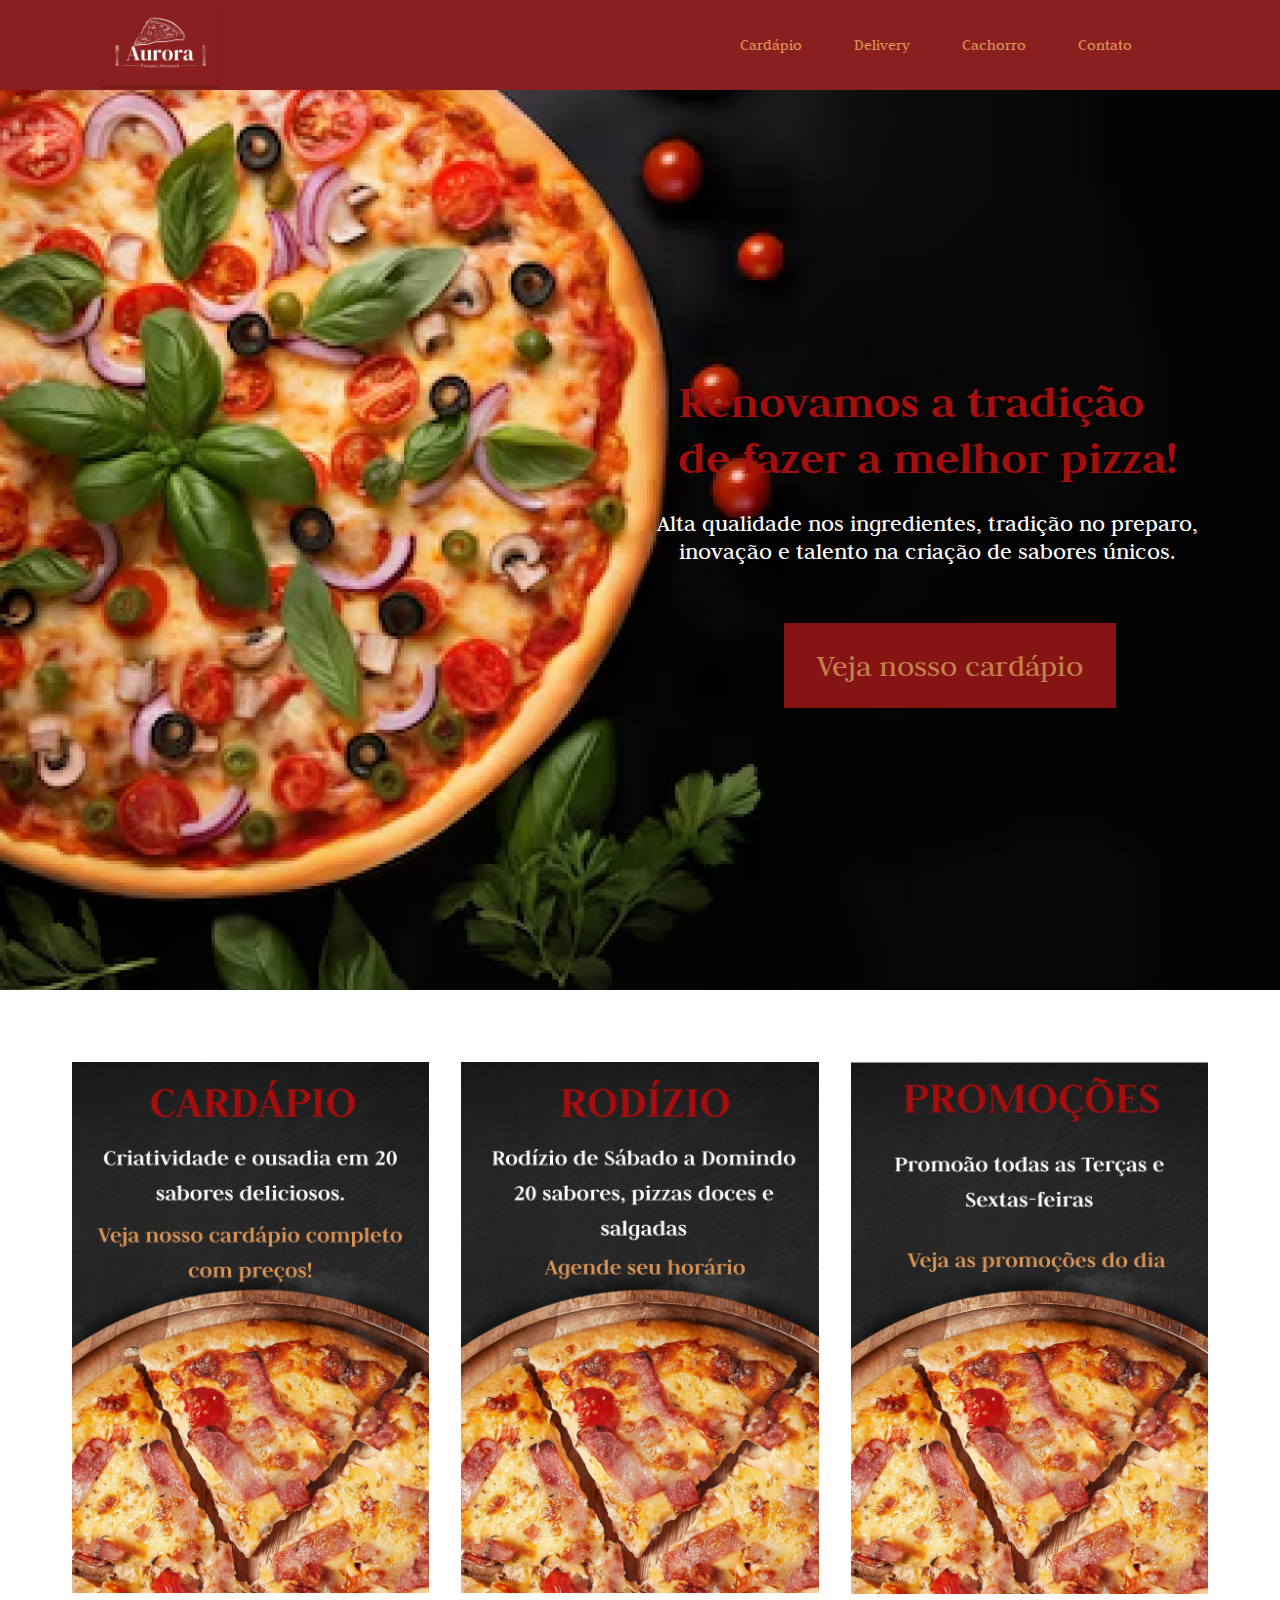
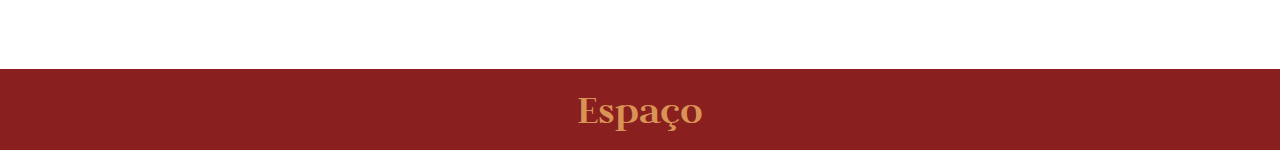
==== index.html @ 350a82cd "initial commit" ====
<!DOCTYPE html>
<html lang="pt-BR">
<head>
    <meta charset="UTF-8">
    <meta name="viewport" content="width=device-width, initial-scale=1.0">
    <title>Aurora</title>
    <link rel="stylesheet" href="style.css">
    <link rel="preconnect" href="https://fonts.googleapis.com">
    <link rel="preconnect" href="https://fonts.gstatic.com" crossorigin>
    <link href="https://fonts.googleapis.com/css2?family=Judson:ital,wght@0,400;0,700;1,400&display=swap" rel="stylesheet">
</head>
<body>
    <header>
        <div class="container">
            <img src="imgs/logo.png" alt="">
            <nav>
                <ul>
                    <li>
                        <a href="">
                            Cardápio
                        </a>
                    </li>
                    <li>
                        <a href="">
                            Delivery
                        </a>
                    </li>
                    <li>
                        <a href="">
                            Cachorro
                        </a>
                    </li>
                    <li>
                        <a href="">
                            Contato
                        </a>
                    </li>
                </ul>
            </nav>
        </div>
    </header>
    <section class="image-text-section">
        <div></div>
        <div class="image-text-section__text_container">
            <h2 class="title">
                Renovamos a tradição <br/>
                de fazer a melhor pizza!
            </h2>
            <p class="text">
                Alta qualidade nos ingredientes, tradição no preparo, inovação e talento na criação de sabores únicos.
            </p>
            <button type="submit" class="btn-hero">Veja nosso cardápio</button>
        </div>
    </section>
    <section class="available-devices">
        <ul class="available-devices__list image-text-section--image-full-width-grid">
            <li class="available-devices__list__item">
                <a href="#">
                    <img src="imgs/cardapio.png" alt="Anúncio Cardápio">
                </a>
            </li>
            <li class="available-devices__list__item">
                <a href="#">
                    <img src="imgs/rodizio.png" alt="Anúncio Cardápio">
                </a>
            </li>
            <li class="available-devices__list__item">
                <a href="#">
                    <img src="imgs/promocoes.png" alt="Anúncio Cardápio">
                </a>
            </li>
        </ul>
    </section>
    <div class="hspace">
        <h2>Espaço</h2>
    </div>
    <!-- Este projeto não possui fins lucrativos, tendo somente como objetivo o uso para estudos. -->
</body>
</html>
---- style.css ----
* {
    padding: 0;
    margin: 0;
    box-sizing: border-box;
}

body {
    font-family: judson;
}

/* header */
header {
    background-color: #8a1f1f;
}

header img {
    height: 90px;
    width: 120px;
}

header li {
    display: inline;
    list-style: none;
}

header li a {
    text-decoration: none;
    color: #D99455;
    margin-right: 48px;
}

/* container */
.container {
    margin: 0 100px;
    display: flex;
    justify-content: space-between;
    align-items: center;
}


/* Hero */
.image-text-section {
    display: grid;
    grid-template-columns: 1fr 1fr;
    align-items: center;
    background-image: url(./imgs/bg-hero.png);
    background-size: cover;
    height: 100vh;
    padding: 0 2vw;
}

.image-text-section__text_container h2 {
    margin-bottom: 24px;
}

.image-text-section__text_container {
    display: flex;
    flex-direction: column;
    justify-content: center;
    margin-right: 40px;
}

.title {
    display: flex;
    font-weight: bold;
    font-size: 48px;
    justify-content: center;
    color: #A70D0D;
    margin-bottom: 32px;
}

.text {
    display: flex;
    justify-content: center;
    text-align: center;
    font-weight: normal;
    font-size: 24px;
    margin-bottom: 58px;
    color: #fff;
}

.btn-hero {
    display: flex;
    justify-content: center;
    margin-left: 25%;
    padding: 24px 28px;
    background-color: #871414;
    color: #C1834A;
    font-family: judson;
    font-size: 32px;
    max-width: 332px;
    border: none;
    cursor: pointer;
}

/* grid */
.available-devices {
    padding: 5.6vw;
}

.available-devices__list {
    display: grid;
    gap: 32px;
    grid-template-columns: repeat(3, 1fr);
}

.available-devices__list__item {
    list-style: none;
}

.available-devices__list__item img {
    max-width: 100%;
}


/* space header */
.hspace {
    background-color: #8A1F1F;
    color: #D99455;
    text-align: center;
    padding: 24px;
}

.hspace h2 {
    font-size: 42px;
}

.hspace {
    display: block;
    padding: 16px;
    width: 100%;
}
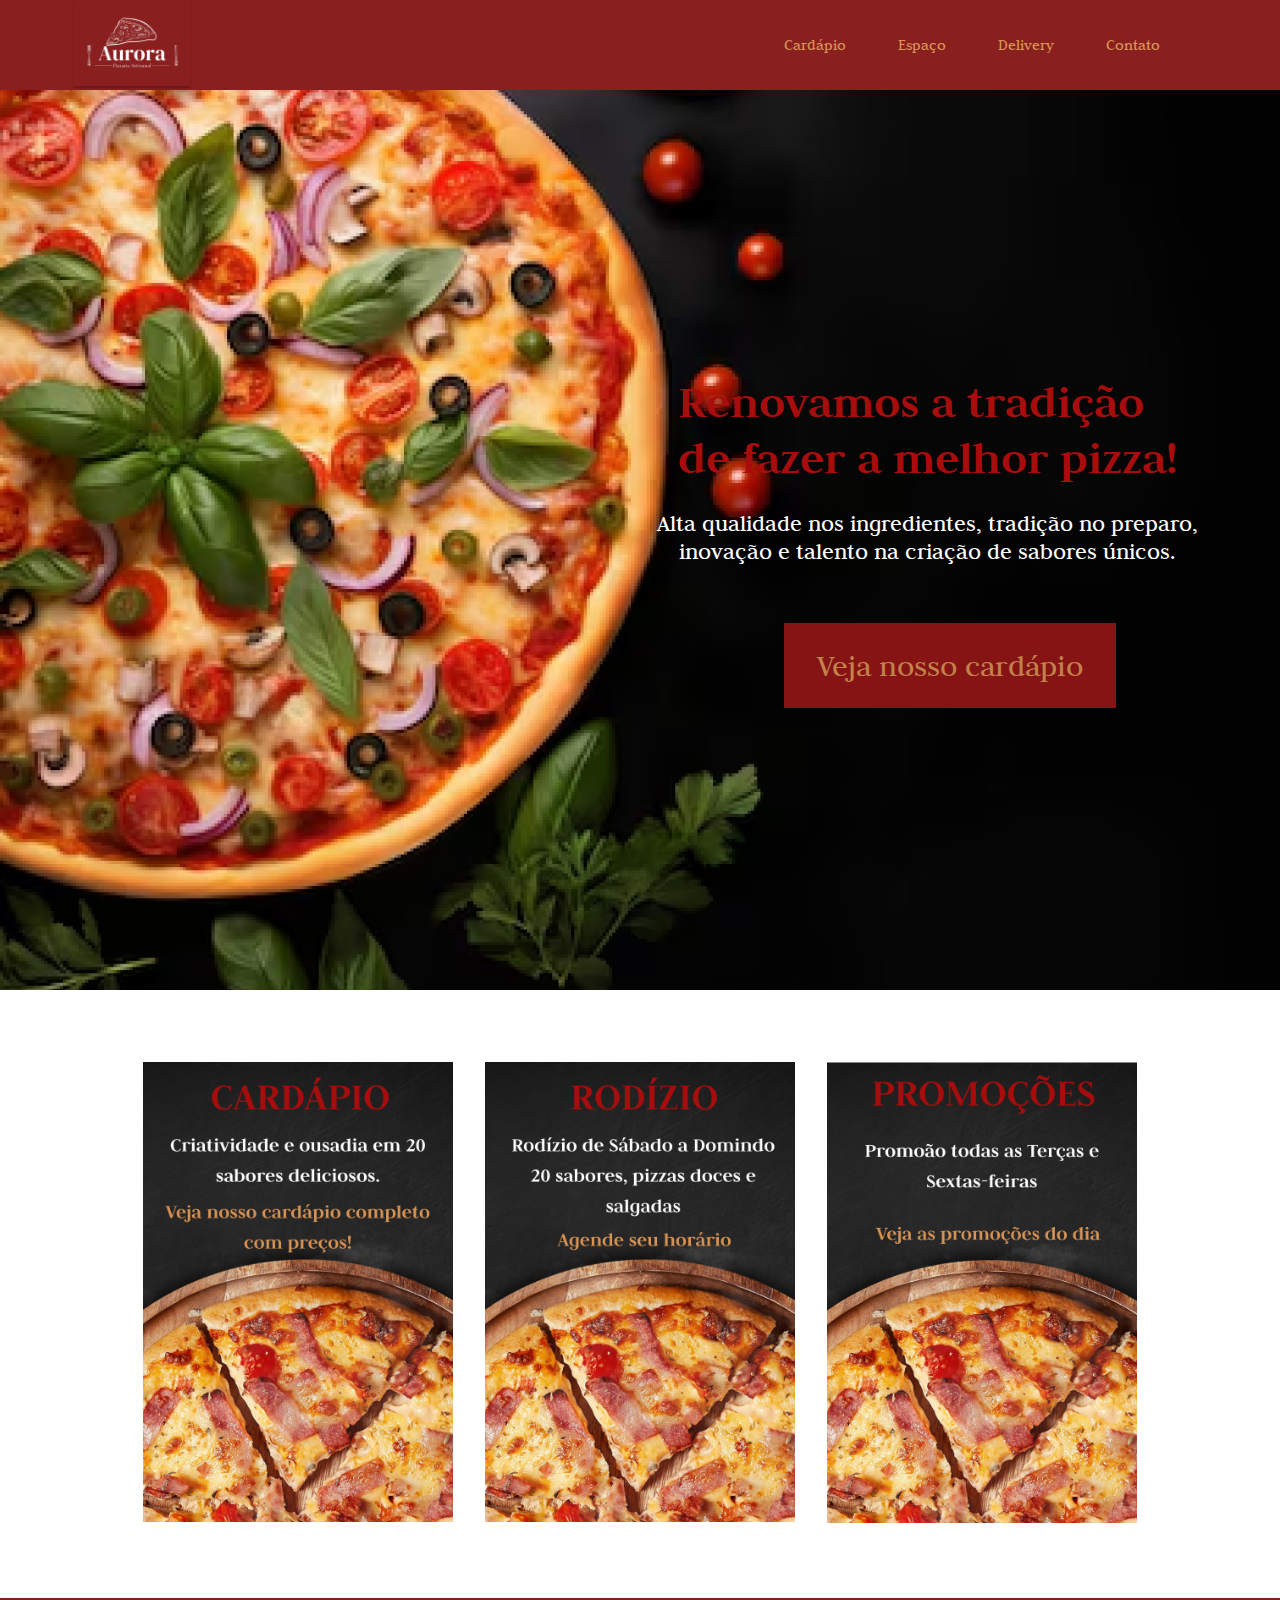
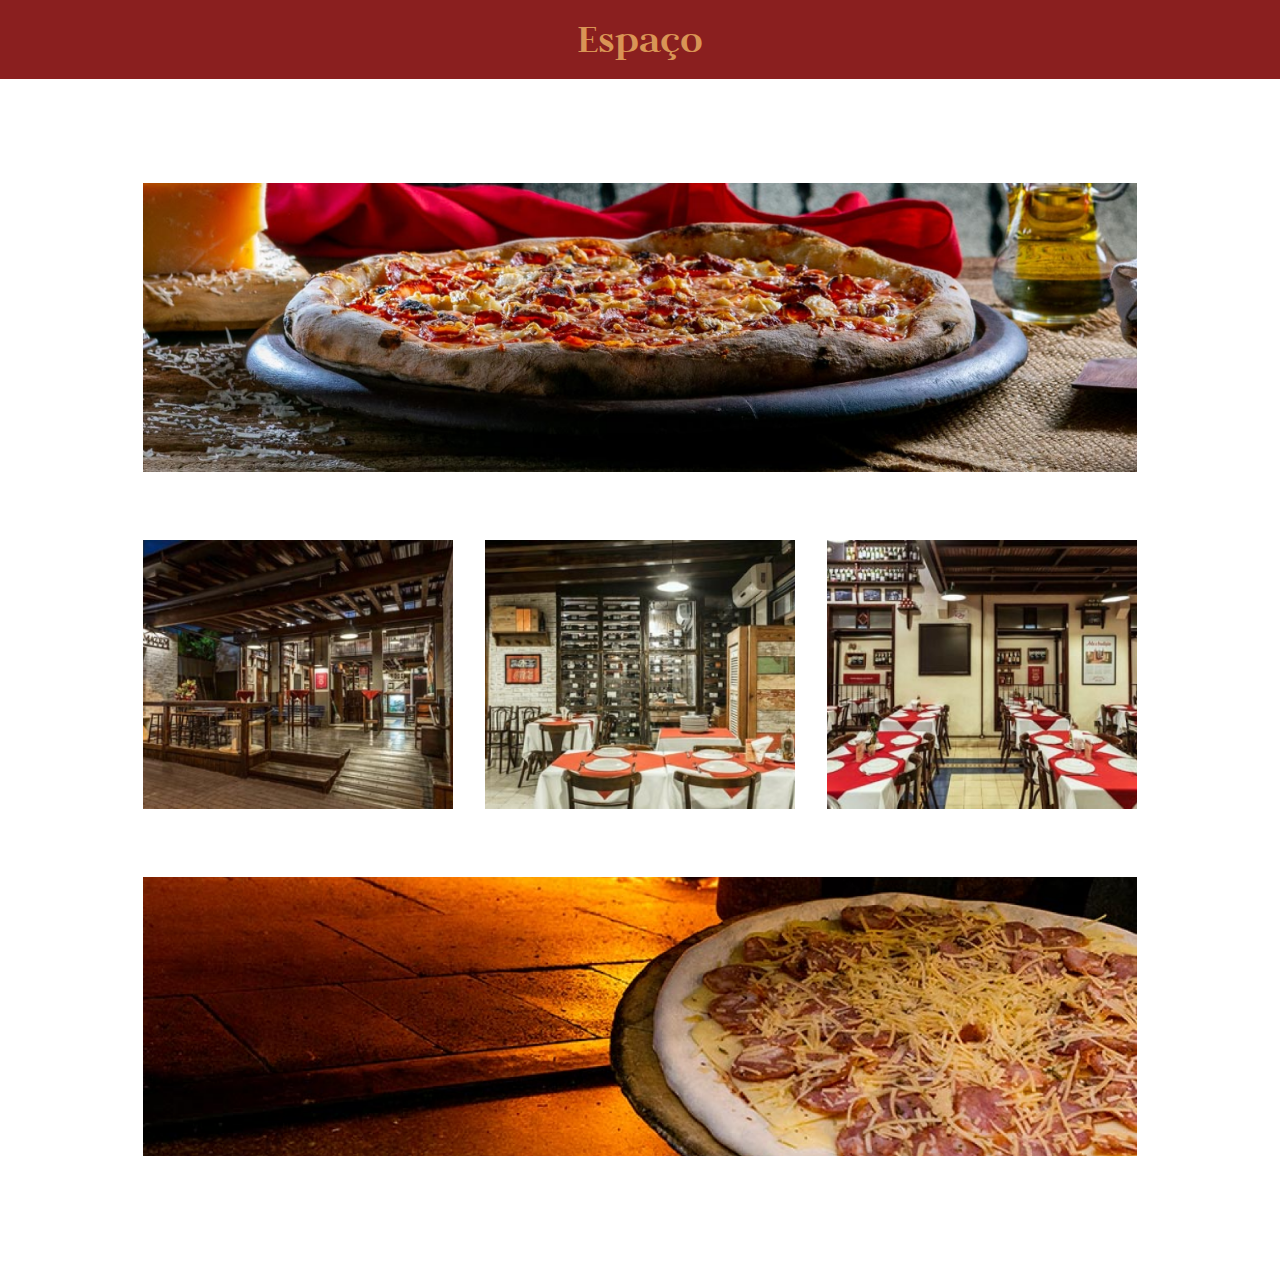
==== commit 38db5ce7: "space section" ====
--- a/index.html
+++ b/index.html
@@ -12,26 +12,26 @@
 <body>
     <header>
         <div class="container">
-            <img src="imgs/logo.png" alt="">
+            <img src="imgs/logo.png" alt="Pizzaria Aurora">
             <nav>
                 <ul>
                     <li>
-                        <a href="">
+                        <a href="#card">
                             Cardápio
                         </a>
                     </li>
                     <li>
-                        <a href="">
+                        <a href="#spc">
+                            Espaço
+                        </a>
+                    </li>
+                    <li>
+                        <a href="#">
                             Delivery
                         </a>
                     </li>
                     <li>
-                        <a href="">
-                            Cachorro
-                        </a>
-                    </li>
-                    <li>
-                        <a href="">
+                        <a href="#">
                             Contato
                         </a>
                     </li>
@@ -52,28 +52,53 @@
             <button type="submit" class="btn-hero">Veja nosso cardápio</button>
         </div>
     </section>
-    <section class="available-devices">
-        <ul class="available-devices__list image-text-section--image-full-width-grid">
-            <li class="available-devices__list__item">
-                <a href="#">
-                    <img src="imgs/cardapio.png" alt="Anúncio Cardápio">
-                </a>
-            </li>
-            <li class="available-devices__list__item">
-                <a href="#">
-                    <img src="imgs/rodizio.png" alt="Anúncio Cardápio">
-                </a>
-            </li>
-            <li class="available-devices__list__item">
-                <a href="#">
-                    <img src="imgs/promocoes.png" alt="Anúncio Cardápio">
-                </a>
-            </li>
-        </ul>
+    <section class="cardapio" id="card">
+        <div class="container">
+            <ul class="cardapio__list image-text-section--image-full-width-grid">
+                <li class="cardapio__list__item">
+                    <a href="#">
+                        <img src="imgs/cardapio.png" alt="Anúncio Cardápio">
+                    </a>
+                </li>
+                <li class="cardapio__list__item">
+                    <a href="#">
+                        <img src="imgs/rodizio.png" alt="Anúncio Cardápio">
+                    </a>
+                </li>
+                <li class="cardapio__list__item">
+                    <a href="#">
+                        <img src="imgs/promocoes.png" alt="Anúncio Cardápio">
+                    </a>
+                </li>
+            </ul>
+        </div>
     </section>
-    <div class="hspace">
+    <div class="hspace" id="spc">
         <h2>Espaço</h2>
     </div>
+    <section class="space">
+        <div class="container">
+            <ul class="space__list">
+                <li class="space__list__item" id="img1">
+                    <img src="imgs/spc-img1.png" alt="Pizza pronta">
+                </li>
+                <div class="grid-3">
+                    <li class="space__list__item" id="img2">
+                        <img src="imgs/spc-img2.png" alt="Espaço interno do restaurante">
+                    </li>
+                    <li class="space__list__item" id="img3">
+                        <img src="imgs/spc-img3.png" alt="Espaço interno do restaurante">
+                    </li>
+                    <li class="space__list__item" id="img4">
+                        <img src="imgs/spc-img4.png" alt="Espaço interno do restaurante">
+                    </li>
+                </div>
+                <li class="space__list__item" id="img5">
+                    <img src="imgs/spc-img5.png" alt="Pizza indo ao forno">
+                </li>
+            </ul>
+        </div>
+    </section>
     <!-- Este projeto não possui fins lucrativos, tendo somente como objetivo o uso para estudos. -->
 </body>
 </html>--- a/style.css
+++ b/style.css
@@ -31,7 +31,7 @@
 
 /* container */
 .container {
-    margin: 0 100px;
+    margin: 0 5.6vw;
     display: flex;
     justify-content: space-between;
     align-items: center;
@@ -94,21 +94,18 @@
 }
 
 /* grid */
-.available-devices {
-    padding: 5.6vw;
-}
-
-.available-devices__list {
+.cardapio__list {
+    margin: 5.6vw;
     display: grid;
     gap: 32px;
     grid-template-columns: repeat(3, 1fr);
 }
 
-.available-devices__list__item {
+.cardapio__list__item {
     list-style: none;
 }
 
-.available-devices__list__item img {
+.cardapio__list__item img {
     max-width: 100%;
 }
 
@@ -129,4 +126,30 @@
     display: block;
     padding: 16px;
     width: 100%;
+}
+
+/* space */
+.space {
+    display: block;
+    /* gap: 5px;
+    grid-template-areas: 
+        'img1 img1 img1'
+        'img2 img3 img4'
+        'img5 img5 img5'; */
+}
+
+.space__list {
+    list-style: none;
+    margin: 5.6vw;
+}
+
+.space__list__item img {
+    width: 100%;
+    margin: 2rem 0;
+}
+
+.grid-3 {
+    display: grid;
+    grid-template-columns: 1fr 1fr 1fr;
+    gap: 2rem;
 }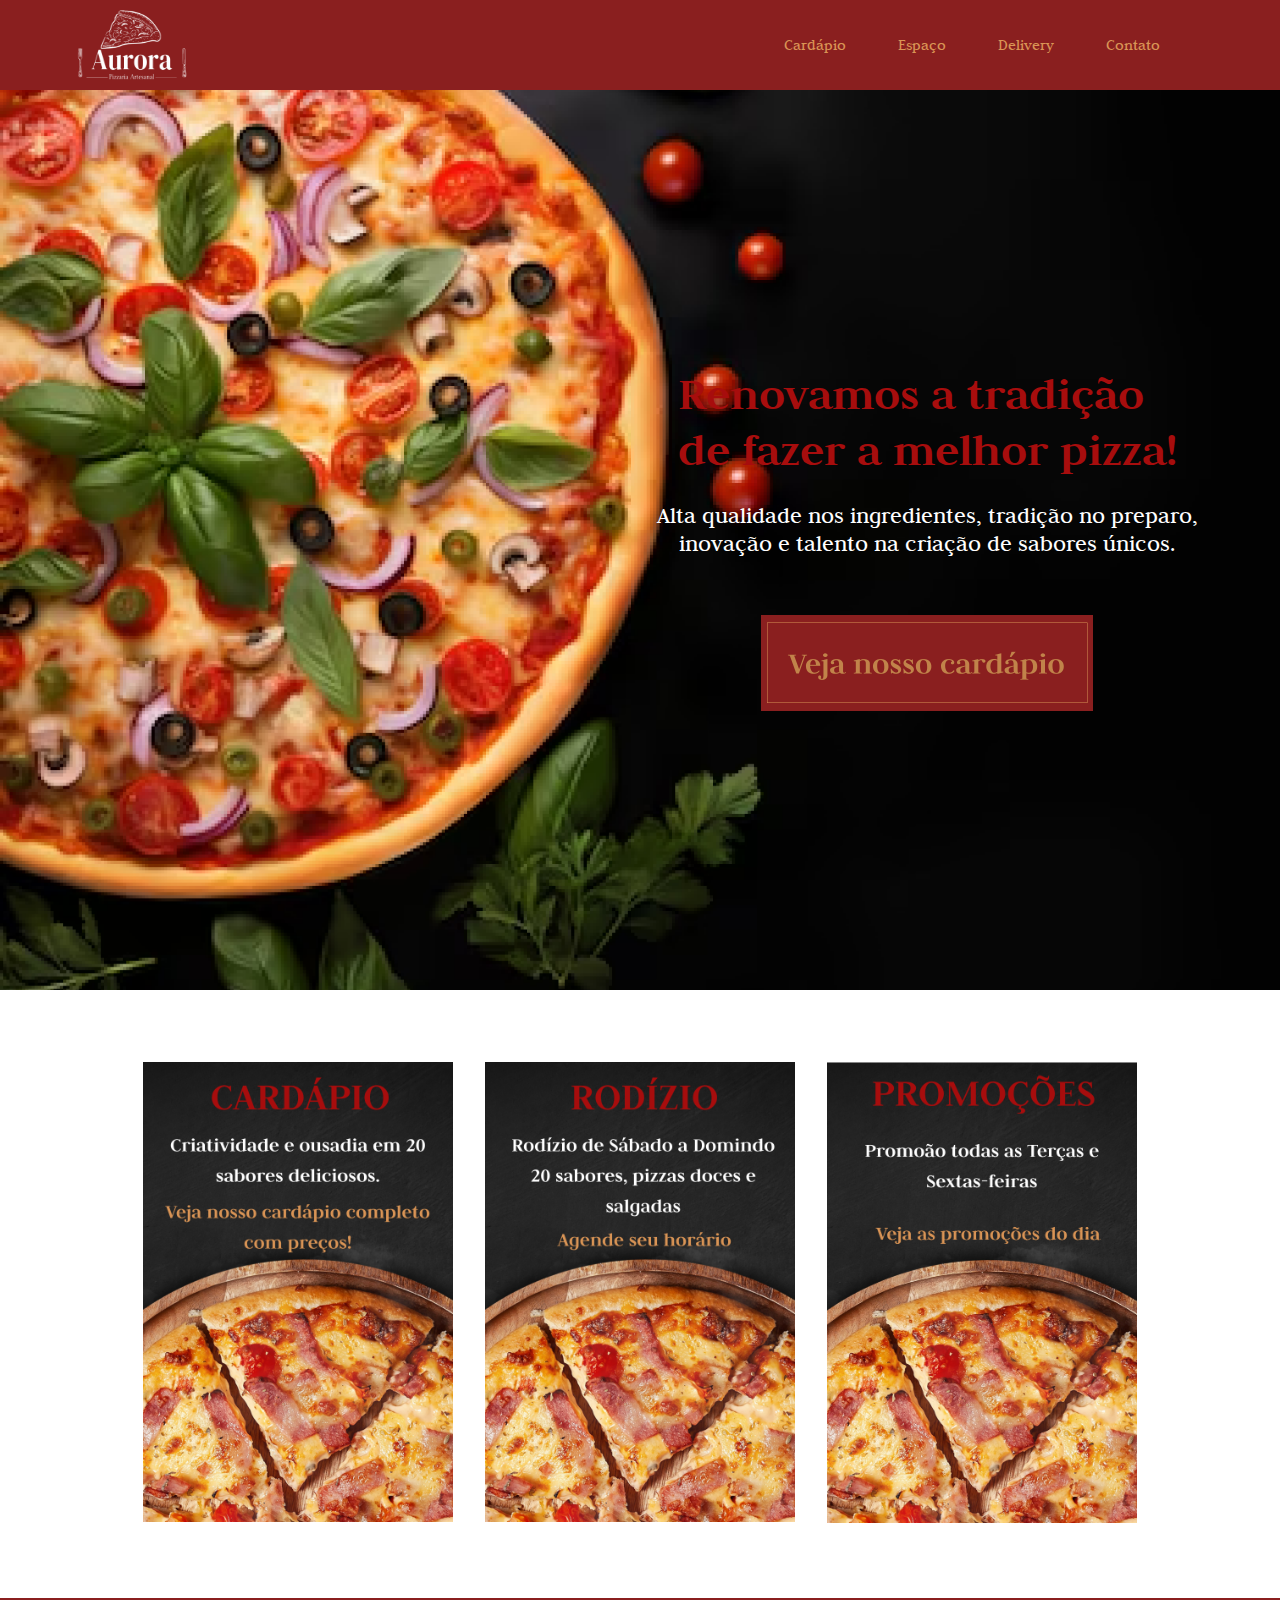
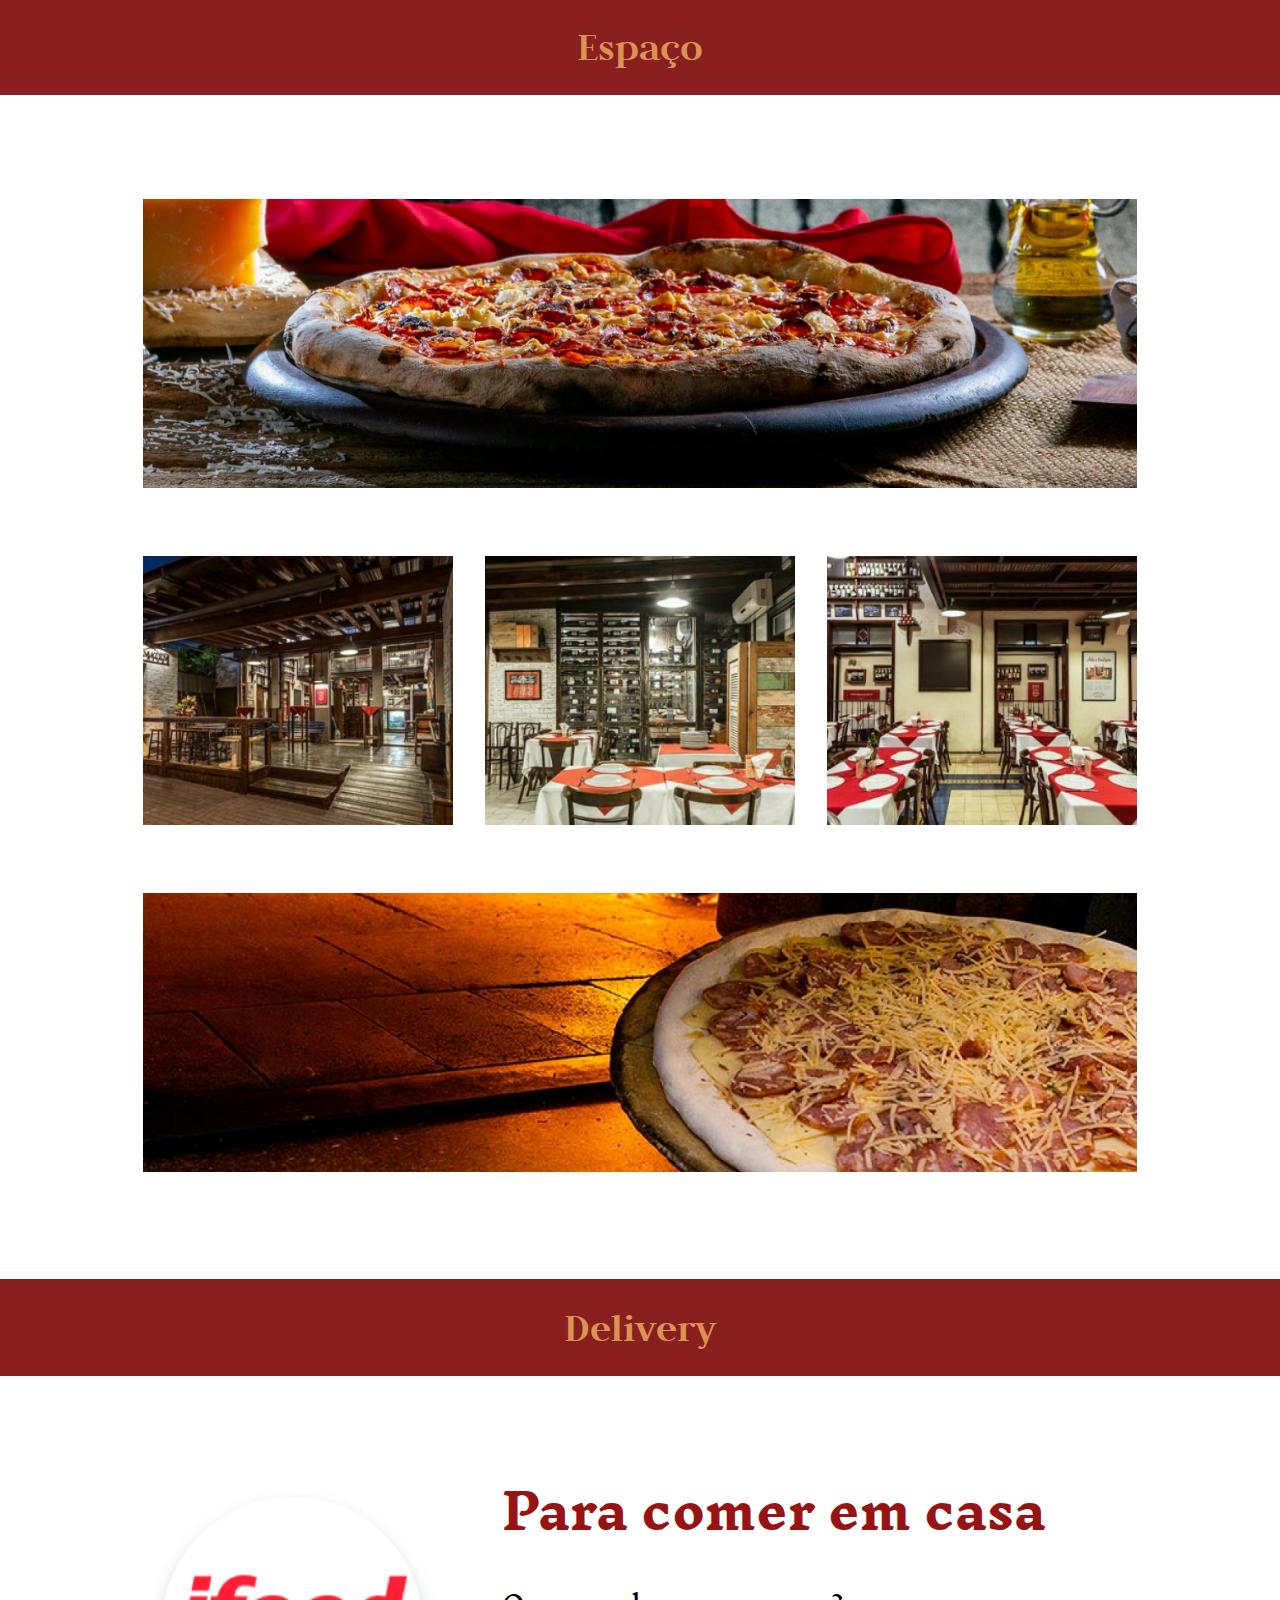
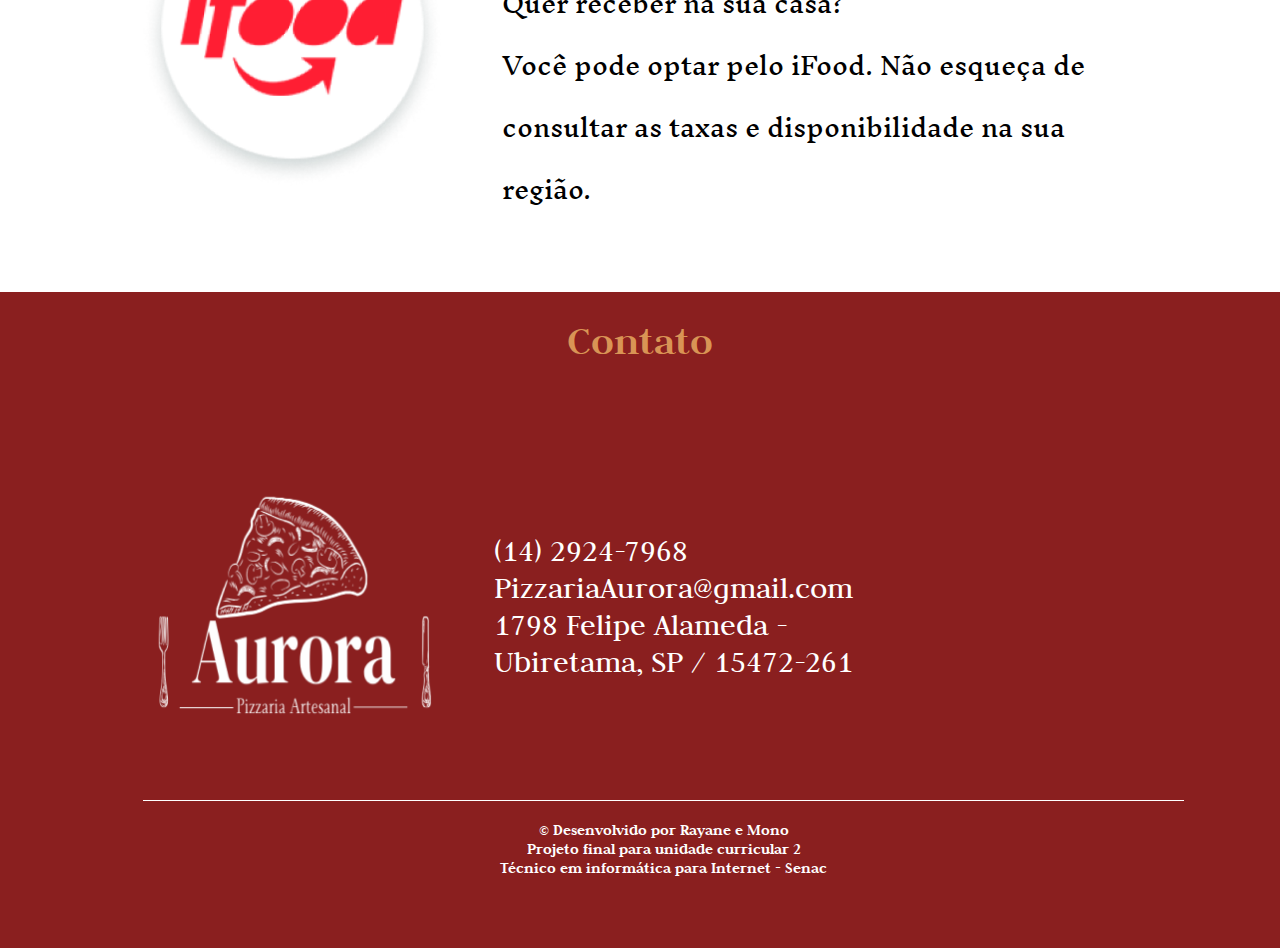
==== commit d8e2cd08: "that's all folks" ====
--- a/index.html
+++ b/index.html
@@ -8,6 +8,9 @@
     <link rel="preconnect" href="https://fonts.googleapis.com">
     <link rel="preconnect" href="https://fonts.gstatic.com" crossorigin>
     <link href="https://fonts.googleapis.com/css2?family=Judson:ital,wght@0,400;0,700;1,400&display=swap" rel="stylesheet">
+    <link rel="preconnect" href="https://fonts.googleapis.com">
+    <link rel="preconnect" href="https://fonts.gstatic.com" crossorigin>
+    <link href="https://fonts.googleapis.com/css2?family=Inknut+Antiqua:wght@300;400;500;600;700;800;900&display=swap" rel="stylesheet">
 </head>
 <body>
     <header>
@@ -26,12 +29,12 @@
                         </a>
                     </li>
                     <li>
-                        <a href="#">
+                        <a href="#dlvr">
                             Delivery
                         </a>
                     </li>
                     <li>
-                        <a href="#">
+                        <a href="#cont">
                             Contato
                         </a>
                     </li>
@@ -49,56 +52,101 @@
             <p class="text">
                 Alta qualidade nos ingredientes, tradição no preparo, inovação e talento na criação de sabores únicos.
             </p>
-            <button type="submit" class="btn-hero">Veja nosso cardápio</button>
+            <a href="building.html" class="btn-hero">
+                <img src="imgs/btn-hero.png" alt="Veja nosso cadápio">
+            </a>
         </div>
     </section>
     <section class="cardapio" id="card">
         <div class="container">
             <ul class="cardapio__list image-text-section--image-full-width-grid">
                 <li class="cardapio__list__item">
-                    <a href="#">
+                    <a href="building.html">
                         <img src="imgs/cardapio.png" alt="Anúncio Cardápio">
                     </a>
                 </li>
                 <li class="cardapio__list__item">
-                    <a href="#">
+                    <a href="building.html">
                         <img src="imgs/rodizio.png" alt="Anúncio Cardápio">
                     </a>
                 </li>
                 <li class="cardapio__list__item">
-                    <a href="#">
+                    <a href="building.html">
                         <img src="imgs/promocoes.png" alt="Anúncio Cardápio">
                     </a>
                 </li>
             </ul>
         </div>
     </section>
-    <div class="hspace" id="spc">
+    <div class="hsection" id="spc">
         <h2>Espaço</h2>
     </div>
-    <section class="space">
+    <section class="espaco">
         <div class="container">
-            <ul class="space__list">
-                <li class="space__list__item" id="img1">
+            <ul class="espaco__list">
+                <li class="espaco__list__item" id="img1">
                     <img src="imgs/spc-img1.png" alt="Pizza pronta">
                 </li>
                 <div class="grid-3">
-                    <li class="space__list__item" id="img2">
+                    <li class="espaco__list__item" id="img2">
                         <img src="imgs/spc-img2.png" alt="Espaço interno do restaurante">
                     </li>
-                    <li class="space__list__item" id="img3">
+                    <li class="espaco__list__item" id="img3">
                         <img src="imgs/spc-img3.png" alt="Espaço interno do restaurante">
                     </li>
-                    <li class="space__list__item" id="img4">
+                    <li class="espaco__list__item" id="img4">
                         <img src="imgs/spc-img4.png" alt="Espaço interno do restaurante">
                     </li>
                 </div>
-                <li class="space__list__item" id="img5">
+                <li class="espaco__list__item" id="img5">
                     <img src="imgs/spc-img5.png" alt="Pizza indo ao forno">
                 </li>
             </ul>
         </div>
     </section>
+    <div class="hsection" id="dlvr">
+        <h2>Delivery</h2>
+    </div>
+    <section class="delivery">
+        <div class="container">
+            <img src="imgs/ifood.png" alt="Logo do Ifood">
+            <div class="delivery__text">
+                <h4>
+                    Para comer em casa
+                </h4>
+                <p>
+                    Quer receber na sua casa? <br>
+                    Você pode optar pelo iFood. Não esqueça de <br>
+                    consultar as taxas e disponibilidade na sua região.
+                </p>
+            </div>
+        </div>
+    </section>
+    <div class="hsection" id="cont">
+        <h2>Contato</h2>
+    </div>
+    <footer class="contato">
+        <div class="container">
+            <div class="contato__list">
+                <img src="imgs/logo.png" alt="">
+                <p>
+                    (14) 2924-7968 <br>
+                    PizzariaAurora@gmail.com <br>
+                    1798 Felipe Alameda - Ubiretama, SP / 15472-261
+                </p>
+                <div class="maps">
+                    <iframe src="https://www.google.com/maps/embed?pb=!1m18!1m12!1m3!1d14616.711249417065!2d-46.71751499176024!3d-23.6695983575832!2m3!1f0!2f0!3f0!3m2!1i1024!2i768!4f13.1!3m3!1m2!1s0x94ce5036539648d5%3A0x78501a72680ea23a!2sCentro%20Universit%C3%A1rio%20Senac%20-%20Campus%20Santo%20Amaro!5e0!3m2!1sen!2sbr!4v1719185505596!5m2!1sen!2sbr" width="600" height="450" style="border:0;" allowfullscreen="" loading="lazy" referrerpolicy="no-referrer-when-downgrade"></iframe>
+                </div>
+                <div class="rodape">
+                    <h2>
+                        &copy; Desenvolvido por Rayane e Mono <br>
+                        Projeto final para unidade curricular 2 <br>
+                        Técnico em informática para Internet - Senac
+                    </h2>
+                </div>
+            </div>
+        </div>
+    </footer>
     <!-- Este projeto não possui fins lucrativos, tendo somente como objetivo o uso para estudos. -->
 </body>
 </html>--- a/style.css
+++ b/style.css
@@ -57,6 +57,7 @@
     display: flex;
     flex-direction: column;
     justify-content: center;
+    align-items: center;
     margin-right: 40px;
 }
 
@@ -79,18 +80,8 @@
     color: #fff;
 }
 
-.btn-hero {
-    display: flex;
-    justify-content: center;
-    margin-left: 25%;
-    padding: 24px 28px;
-    background-color: #871414;
-    color: #C1834A;
-    font-family: judson;
-    font-size: 32px;
-    max-width: 332px;
-    border: none;
-    cursor: pointer;
+.btn-hero img {
+    height: 6rem;
 }
 
 /* grid */
@@ -110,40 +101,32 @@
 }
 
 
-/* space header */
-.hspace {
+/* sections header */
+.hsection {
+    display: block;
+    padding: 16px;
+    width: 100%;
     background-color: #8A1F1F;
     color: #D99455;
     text-align: center;
     padding: 24px;
 }
 
-.hspace h2 {
+.hsection h2 {
     font-size: 42px;
 }
 
-.hspace {
+/* espaço */
+.espaco {
     display: block;
-    padding: 16px;
-    width: 100%;
 }
 
-/* space */
-.space {
-    display: block;
-    /* gap: 5px;
-    grid-template-areas: 
-        'img1 img1 img1'
-        'img2 img3 img4'
-        'img5 img5 img5'; */
-}
-
-.space__list {
+.espaco__list {
     list-style: none;
     margin: 5.6vw;
 }
 
-.space__list__item img {
+.espaco__list__item img {
     width: 100%;
     margin: 2rem 0;
 }
@@ -152,4 +135,61 @@
     display: grid;
     grid-template-columns: 1fr 1fr 1fr;
     gap: 2rem;
+}
+
+/* delivery */
+.delivery {
+    display: flex;
+    margin: 5.6vw;
+}
+
+.delivery img {
+    height: 19rem;
+}
+
+.delivery__text {
+    margin-left: 3.5rem;
+    font-size: 1.5rem;
+    font-family: inknut antiqua;
+}
+
+.delivery__text h4 {
+    font-size: 3rem;
+    color: #961414;
+}
+
+.contato {
+    background-color: #8A1F1F;
+}
+
+.contato__list {
+    display: grid;
+    grid-template-columns: 1fr 1fr 1fr;
+    gap: 3rem;
+    margin: 5.6vw;
+    font-size: 2rem;
+    color: #fff;
+    align-items: center;
+}
+
+.contato__list img {
+    height: 17.7rem;
+}
+
+.contato__list .maps iframe {
+    height: 17.7rem;
+    width: 17.7rem;
+    position: relative;
+}
+
+.rodape {
+    grid-column-start: 1;
+    grid-column-end: 4;
+    border-top: 1px solid #fff;
+}
+
+.rodape h2 {
+    margin-top: 1.2rem;
+    text-align: center;
+    font-size: 1rem;
 }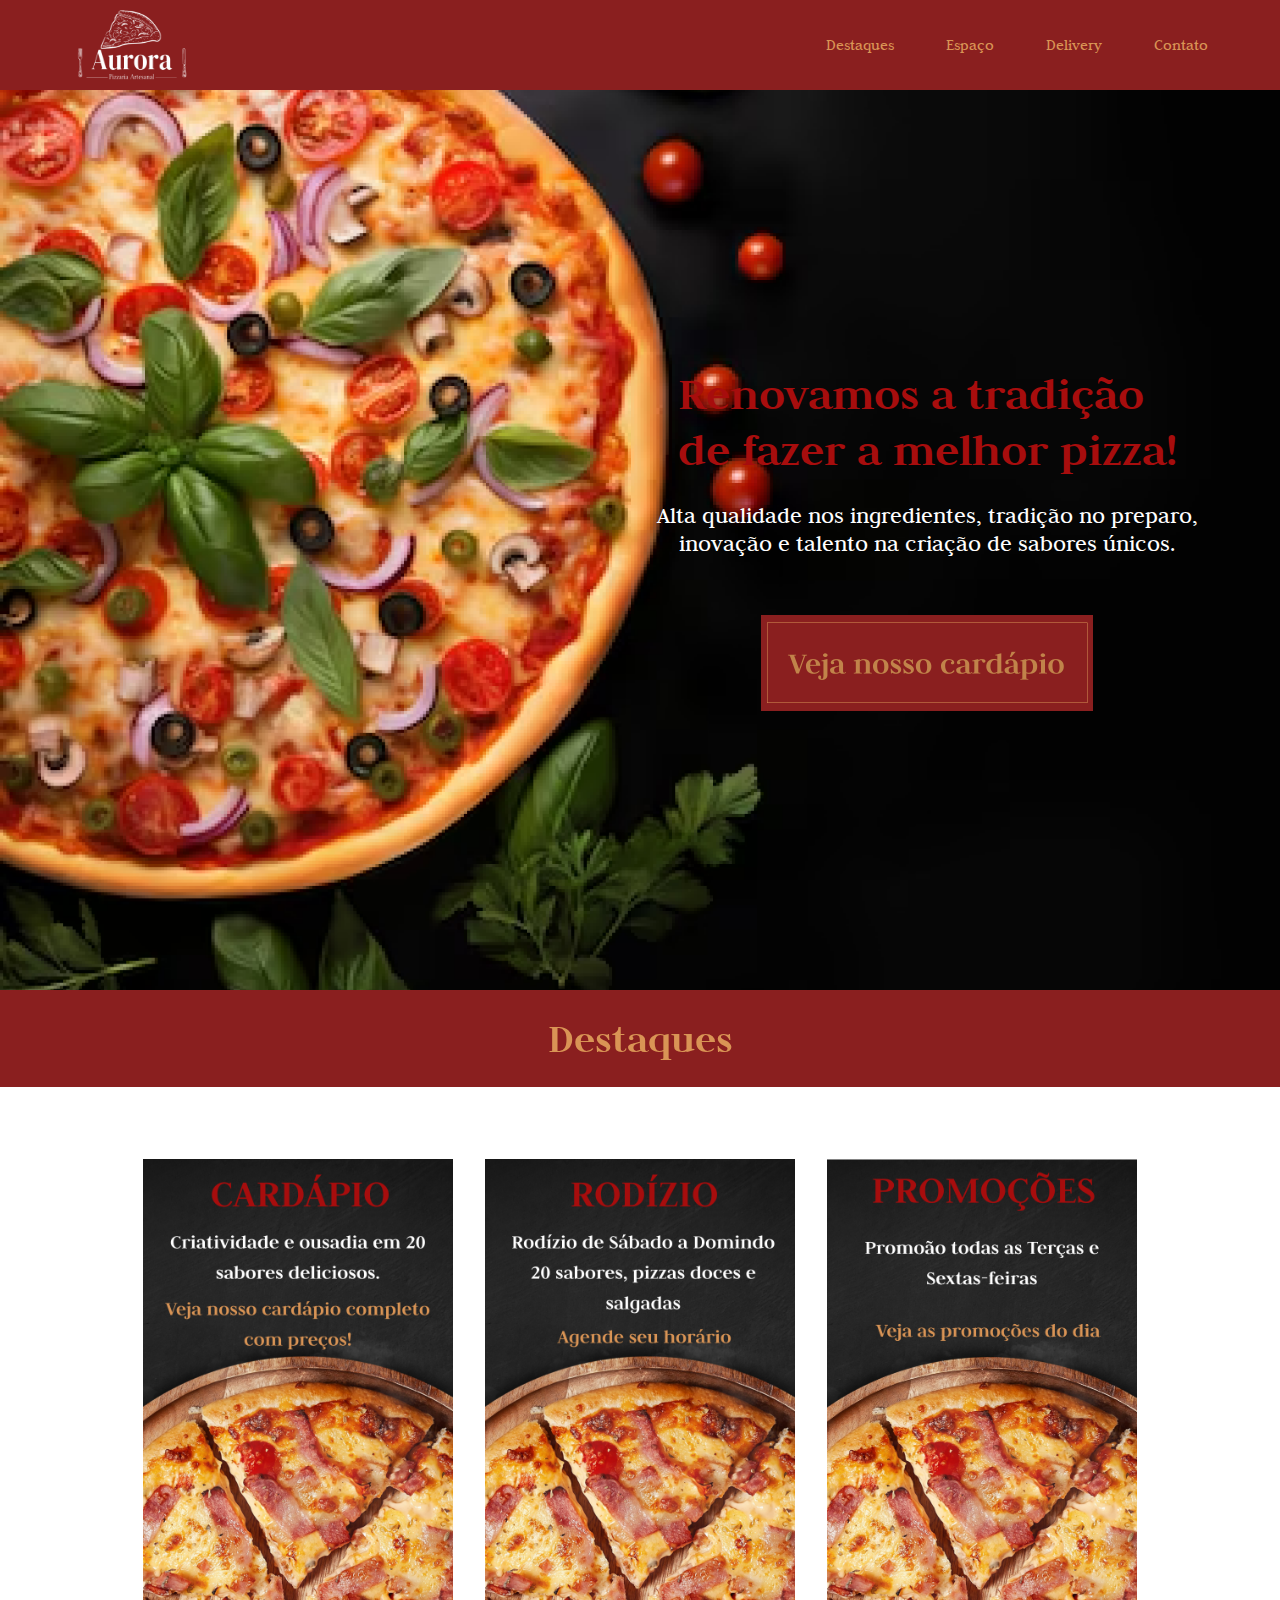
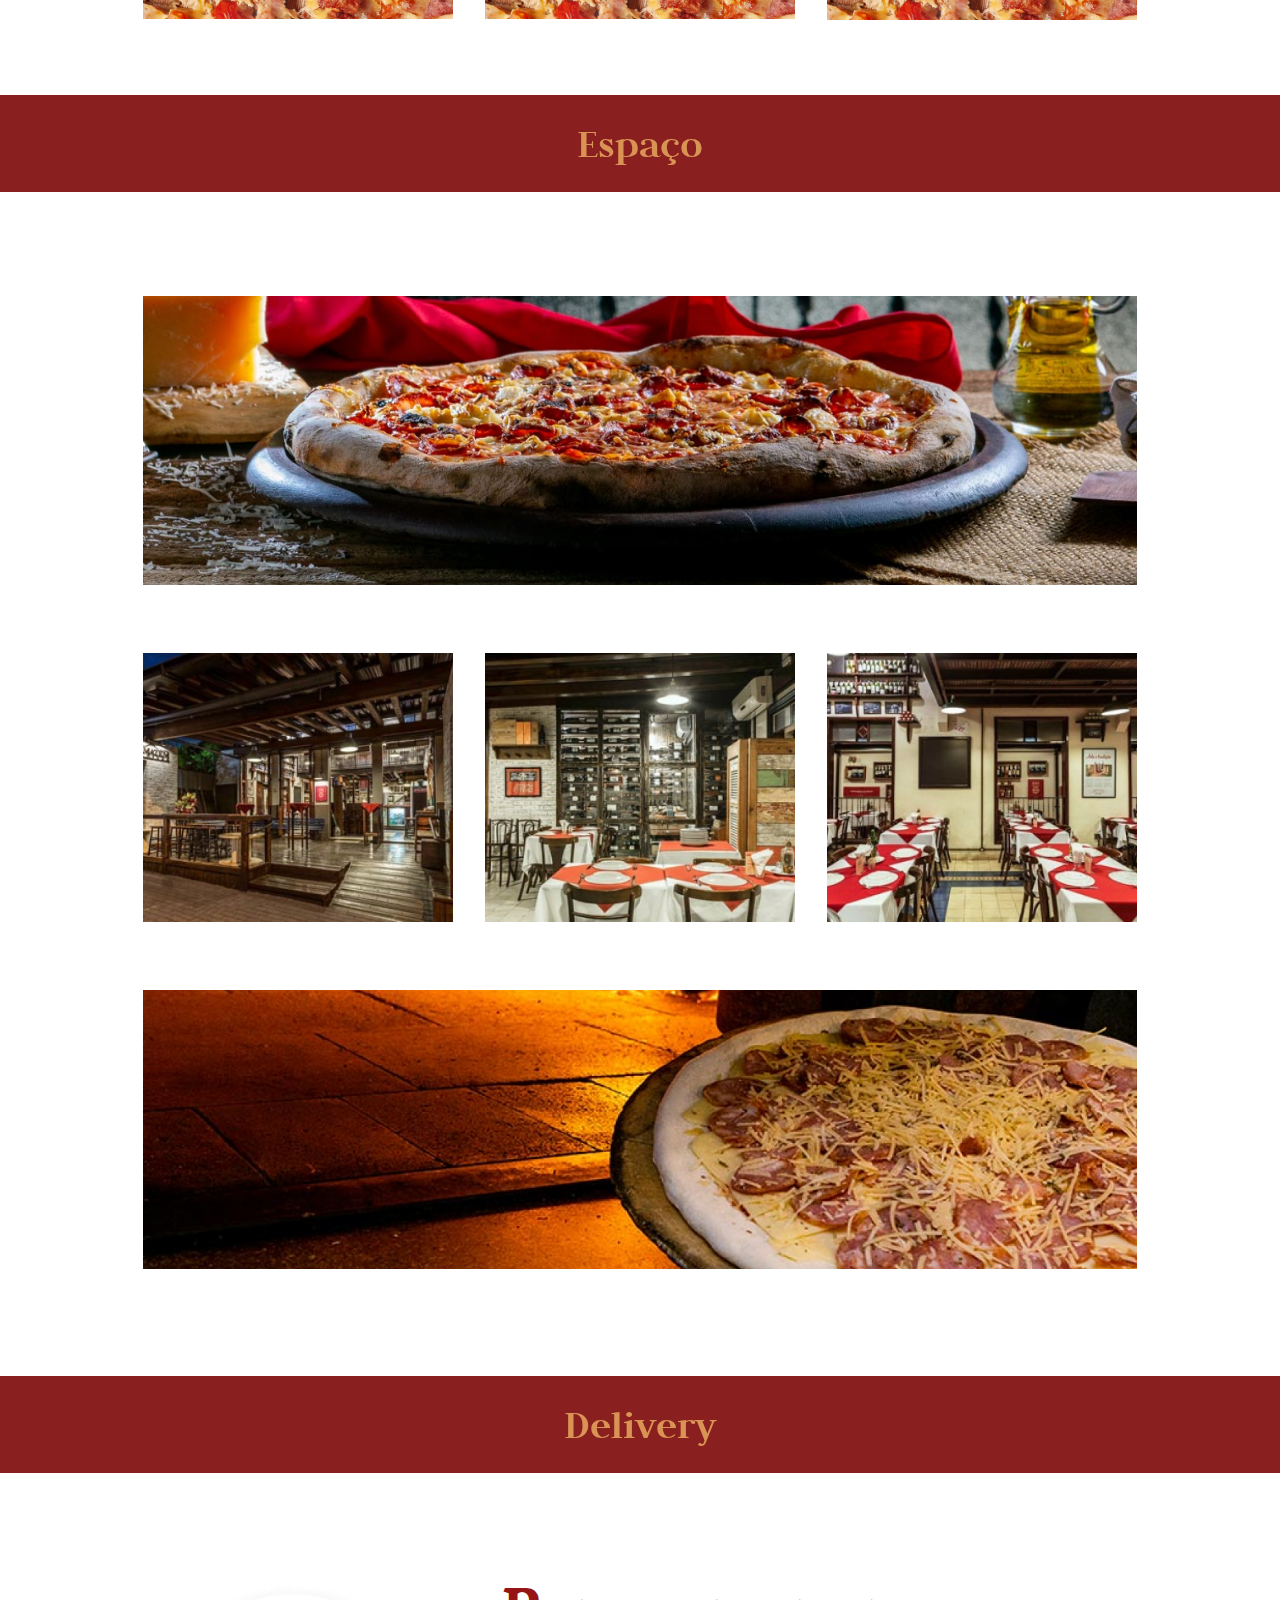
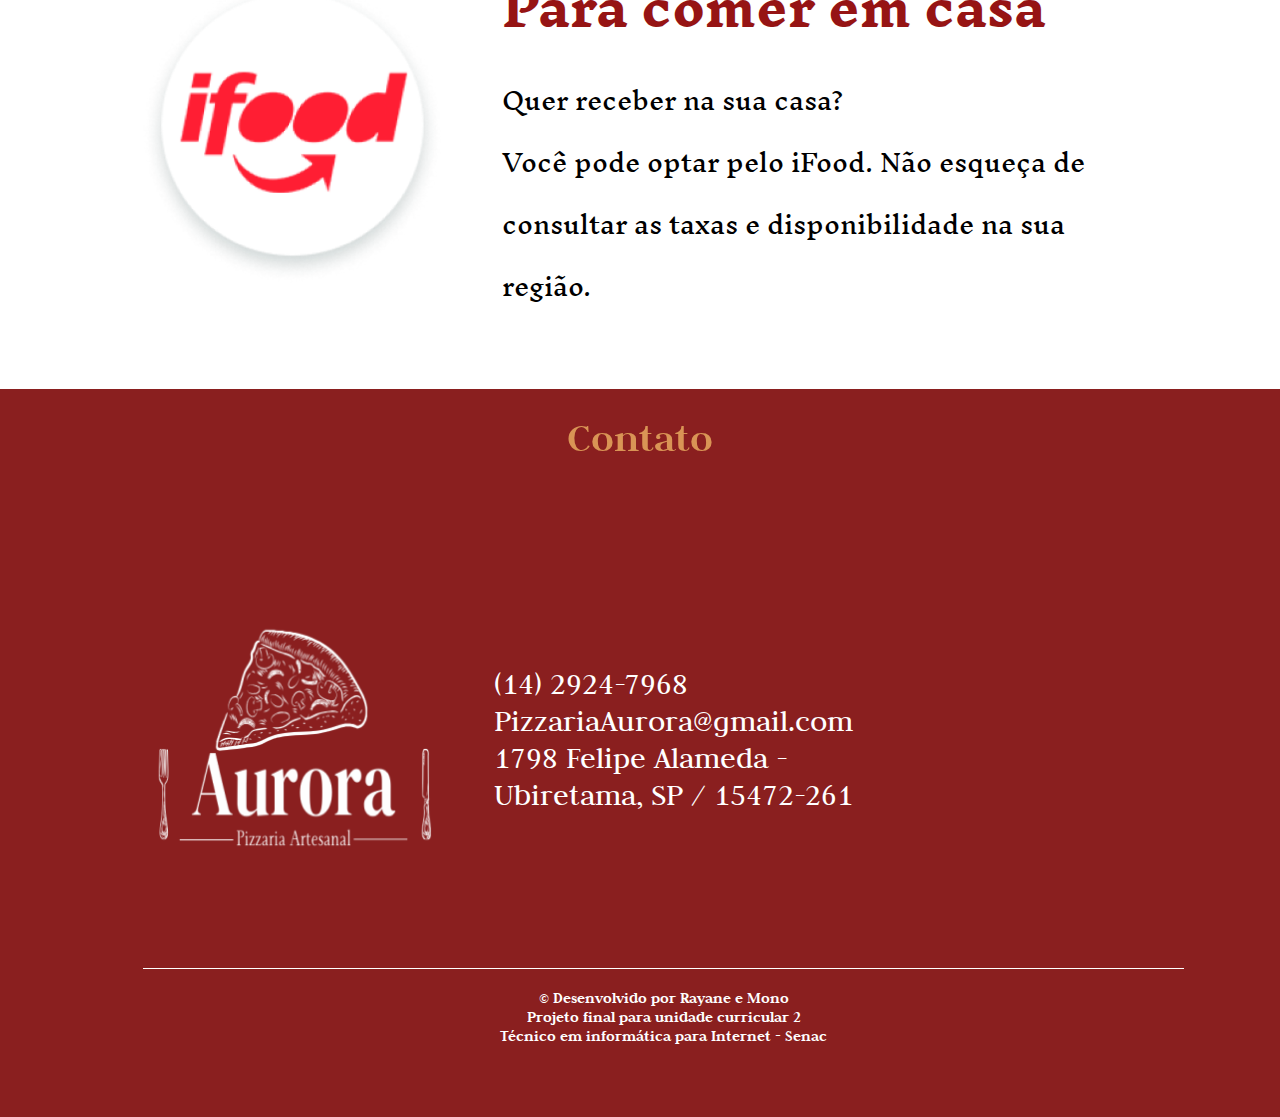
==== commit ecf903f2: "improvising content visualization" ====
--- a/index.html
+++ b/index.html
@@ -19,8 +19,8 @@
             <nav>
                 <ul>
                     <li>
-                        <a href="#card">
-                            Cardápio
+                        <a href="#dest">
+                            Destaques
                         </a>
                     </li>
                     <li>
@@ -57,20 +57,23 @@
             </a>
         </div>
     </section>
-    <section class="cardapio" id="card">
+    <div class="hsection" id="dest">
+        <h2>Destaques</h2>
+    </div>
+    <section class="destaques">
         <div class="container">
-            <ul class="cardapio__list image-text-section--image-full-width-grid">
-                <li class="cardapio__list__item">
+            <ul class="destaques__list image-text-section--image-full-width-grid">
+                <li class="destaques__list__item">
                     <a href="building.html">
                         <img src="imgs/cardapio.png" alt="Anúncio Cardápio">
                     </a>
                 </li>
-                <li class="cardapio__list__item">
+                <li class="destaques__list__item">
                     <a href="building.html">
                         <img src="imgs/rodizio.png" alt="Anúncio Cardápio">
                     </a>
                 </li>
-                <li class="cardapio__list__item">
+                <li class="destaques__list__item">
                     <a href="building.html">
                         <img src="imgs/promocoes.png" alt="Anúncio Cardápio">
                     </a>
--- a/style.css
+++ b/style.css
@@ -11,6 +11,10 @@
 /* header */
 header {
     background-color: #8a1f1f;
+    position: sticky;
+    top: 0;
+    left: 0;
+    z-index: 998;
 }
 
 header img {
@@ -26,7 +30,7 @@
 header li a {
     text-decoration: none;
     color: #D99455;
-    margin-right: 48px;
+    margin-left: 48px;
 }
 
 /* container */
@@ -36,70 +40,6 @@
     justify-content: space-between;
     align-items: center;
 }
-
-
-/* Hero */
-.image-text-section {
-    display: grid;
-    grid-template-columns: 1fr 1fr;
-    align-items: center;
-    background-image: url(./imgs/bg-hero.png);
-    background-size: cover;
-    height: 100vh;
-    padding: 0 2vw;
-}
-
-.image-text-section__text_container h2 {
-    margin-bottom: 24px;
-}
-
-.image-text-section__text_container {
-    display: flex;
-    flex-direction: column;
-    justify-content: center;
-    align-items: center;
-    margin-right: 40px;
-}
-
-.title {
-    display: flex;
-    font-weight: bold;
-    font-size: 48px;
-    justify-content: center;
-    color: #A70D0D;
-    margin-bottom: 32px;
-}
-
-.text {
-    display: flex;
-    justify-content: center;
-    text-align: center;
-    font-weight: normal;
-    font-size: 24px;
-    margin-bottom: 58px;
-    color: #fff;
-}
-
-.btn-hero img {
-    height: 6rem;
-}
-
-/* grid */
-.cardapio__list {
-    margin: 5.6vw;
-    display: grid;
-    gap: 32px;
-    grid-template-columns: repeat(3, 1fr);
-}
-
-.cardapio__list__item {
-    list-style: none;
-}
-
-.cardapio__list__item img {
-    max-width: 100%;
-}
-
 
 /* sections header */
 .hsection {
@@ -114,7 +54,72 @@
 
 .hsection h2 {
     font-size: 42px;
-}
+    position: sticky;
+    z-index: 999;
+}
+
+/* Hero */
+.image-text-section {
+    display: grid;
+    grid-template-columns: 1fr 1fr;
+    align-items: center;
+    background-image: url(./imgs/bg-hero.png);
+    background-size: cover;
+    height: 100vh;
+    padding: 0 2vw;
+}
+
+.image-text-section__text_container h2 {
+    margin-bottom: 24px;
+}
+
+.image-text-section__text_container {
+    display: flex;
+    flex-direction: column;
+    justify-content: center;
+    align-items: center;
+    margin-right: 40px;
+}
+
+.title {
+    display: flex;
+    font-weight: bold;
+    font-size: 48px;
+    justify-content: center;
+    color: #A70D0D;
+    margin-bottom: 32px;
+}
+
+.text {
+    display: flex;
+    justify-content: center;
+    text-align: center;
+    font-weight: normal;
+    font-size: 24px;
+    margin-bottom: 58px;
+    color: #fff;
+}
+
+.btn-hero img {
+    height: 6rem;
+}
+
+/* grid */
+.destaques__list {
+    margin: 5.6vw;
+    display: grid;
+    gap: 32px;
+    grid-template-columns: repeat(3, 1fr);
+}
+
+.destaques__list__item {
+    list-style: none;
+}
+
+.destaques__list__item img {
+    max-width: 100%;
+}
+
 
 /* espaço */
 .espaco {
@@ -176,6 +181,9 @@
     height: 17.7rem;
 }
 
+.contato__list .maps iframe {
+    margin-bottom: 5.6vw;
+}
 .contato__list .maps iframe {
     height: 17.7rem;
     width: 17.7rem;
